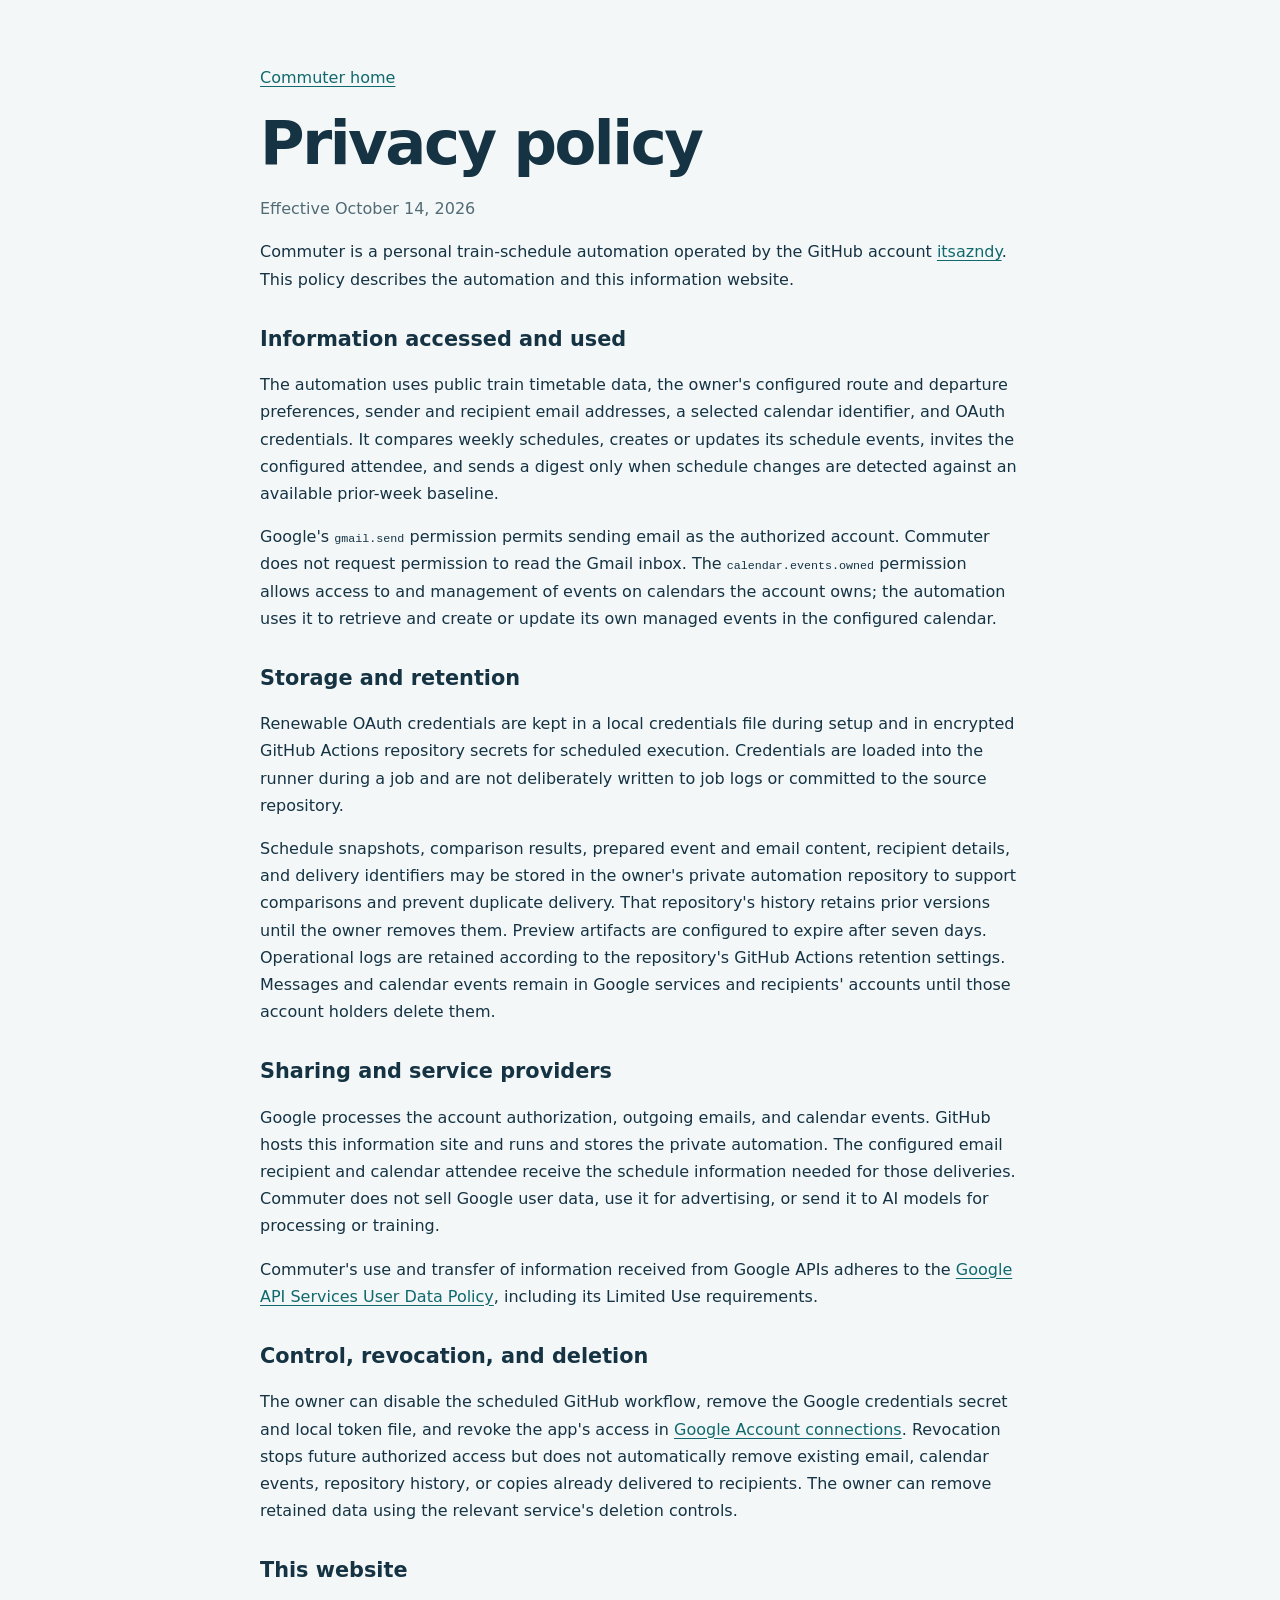
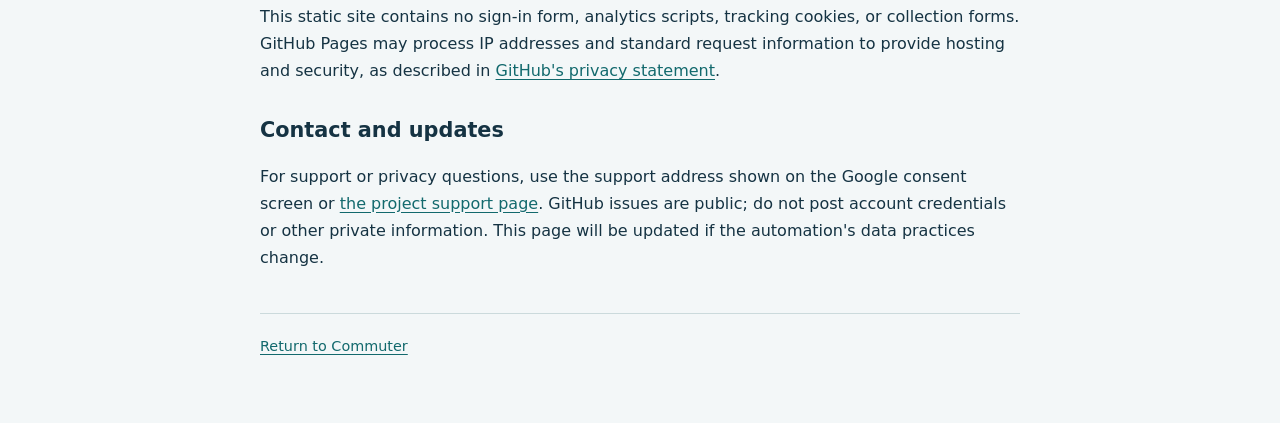
==== privacy.html @ 9de317e6 "Publish Commuter information and privacy policy" ====
<!doctype html>
<html lang="en"><head><meta charset="utf-8"><meta name="viewport" content="width=device-width, initial-scale=1"><title>Privacy policy — Commuter</title><link rel="stylesheet" href="style.css"></head>
<body><main><nav><a href="./">Commuter home</a></nav><h1>Privacy policy</h1><p class="muted">Effective October 14, 2026</p><p>Commuter is a personal train-schedule automation operated by the GitHub account <a href="https://github.com/itsazndy">itsazndy</a>. This policy describes the automation and this information website.</p><h2>Information accessed and used</h2><p>The automation uses public train timetable data, the owner's configured route and departure preferences, sender and recipient email addresses, a selected calendar identifier, and OAuth credentials. It compares weekly schedules, creates or updates its schedule events, invites the configured attendee, and sends a digest only when schedule changes are detected against an available prior-week baseline.</p><p>Google's <code>gmail.send</code> permission permits sending email as the authorized account. Commuter does not request permission to read the Gmail inbox. The <code>calendar.events.owned</code> permission allows access to and management of events on calendars the account owns; the automation uses it to retrieve and create or update its own managed events in the configured calendar.</p><h2>Storage and retention</h2><p>Renewable OAuth credentials are kept in a local credentials file during setup and in encrypted GitHub Actions repository secrets for scheduled execution. Credentials are loaded into the runner during a job and are not deliberately written to job logs or committed to the source repository.</p><p>Schedule snapshots, comparison results, prepared event and email content, recipient details, and delivery identifiers may be stored in the owner's private automation repository to support comparisons and prevent duplicate delivery. That repository's history retains prior versions until the owner removes them. Preview artifacts are configured to expire after seven days. Operational logs are retained according to the repository's GitHub Actions retention settings. Messages and calendar events remain in Google services and recipients' accounts until those account holders delete them.</p><h2>Sharing and service providers</h2><p>Google processes the account authorization, outgoing emails, and calendar events. GitHub hosts this information site and runs and stores the private automation. The configured email recipient and calendar attendee receive the schedule information needed for those deliveries. Commuter does not sell Google user data, use it for advertising, or send it to AI models for processing or training.</p><p>Commuter's use and transfer of information received from Google APIs adheres to the <a href="https://developers.google.com/terms/api-services-user-data-policy">Google API Services User Data Policy</a>, including its Limited Use requirements.</p><h2>Control, revocation, and deletion</h2><p>The owner can disable the scheduled GitHub workflow, remove the Google credentials secret and local token file, and revoke the app's access in <a href="https://myaccount.google.com/connections">Google Account connections</a>. Revocation stops future authorized access but does not automatically remove existing email, calendar events, repository history, or copies already delivered to recipients. The owner can remove retained data using the relevant service's deletion controls.</p><h2>This website</h2><p>This static site contains no sign-in form, analytics scripts, tracking cookies, or collection forms. GitHub Pages may process IP addresses and standard request information to provide hosting and security, as described in <a href="https://docs.github.com/en/site-policy/privacy-policies/github-general-privacy-statement">GitHub's privacy statement</a>.</p><h2>Contact and updates</h2><p>For support or privacy questions, use the support address shown on the Google consent screen or <a href="https://github.com/itsazndy/commuter-info/issues">the project support page</a>. GitHub issues are public; do not post account credentials or other private information. This page will be updated if the automation's data practices change.</p><footer><a href="./">Return to Commuter</a></footer></main></body></html>
---- style.css ----
:root{font-family:system-ui,-apple-system,BlinkMacSystemFont,"Segoe UI",sans-serif;color:#153343;background:#f3f7f8;line-height:1.7}body{margin:0}main{max-width:760px;margin:0 auto;padding:64px 24px}h1{font-size:clamp(2.3rem,7vw,3.8rem);line-height:1.12;letter-spacing:-.04em;margin:18px 0}h2{font-size:1.3rem;margin-top:32px;line-height:1.4}.eyebrow{font-size:.8rem;letter-spacing:.16em;font-weight:750;color:#237676}.lead{font-size:1.5rem;color:#237676}section{margin-top:32px}a{color:#12696d;text-underline-offset:3px}a:hover{color:#0a4245}li{margin:8px 0}footer{margin-top:42px;border-top:1px solid #cbdadc;padding-top:20px;font-size:.9rem;color:#526b75}nav{display:flex;gap:24px}.muted{color:#526b75}code{font-size:.9em;overflow-wrap:anywhere}@media(max-width:500px){main{padding:32px 20px}}
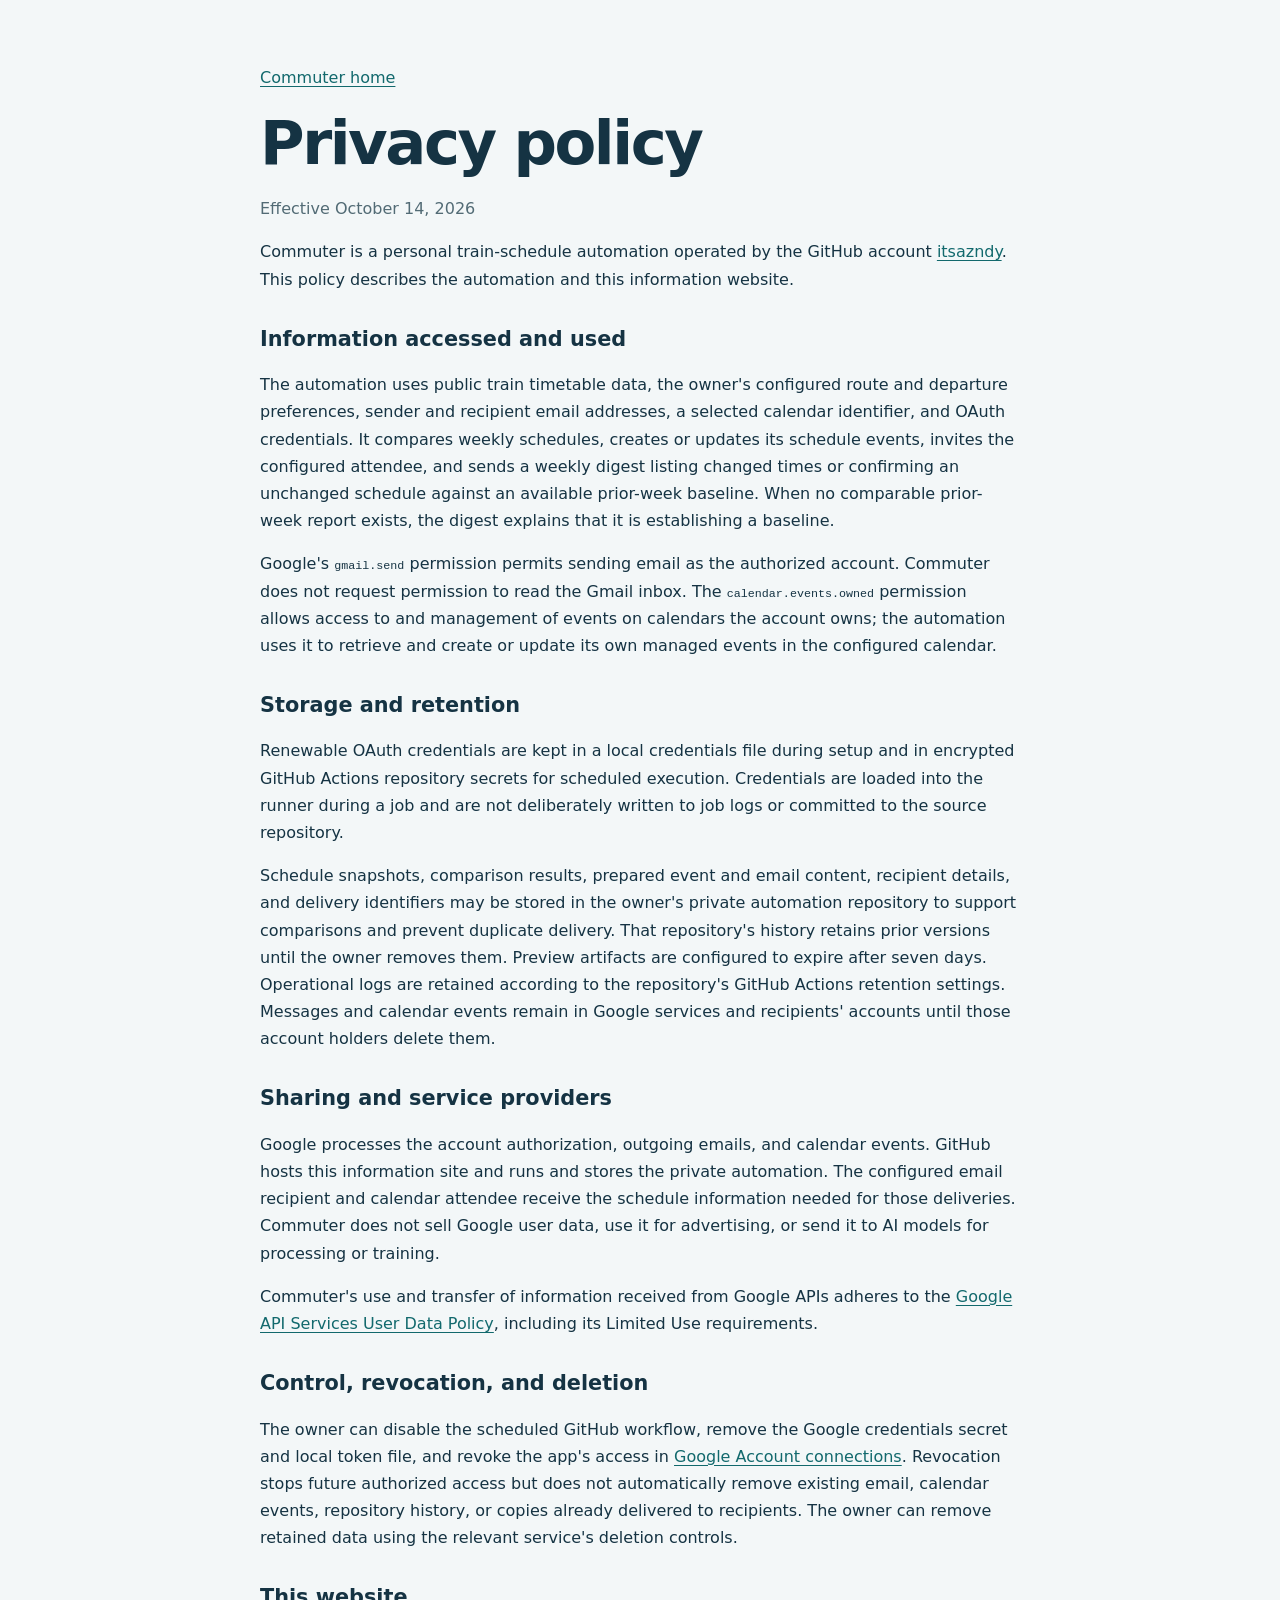
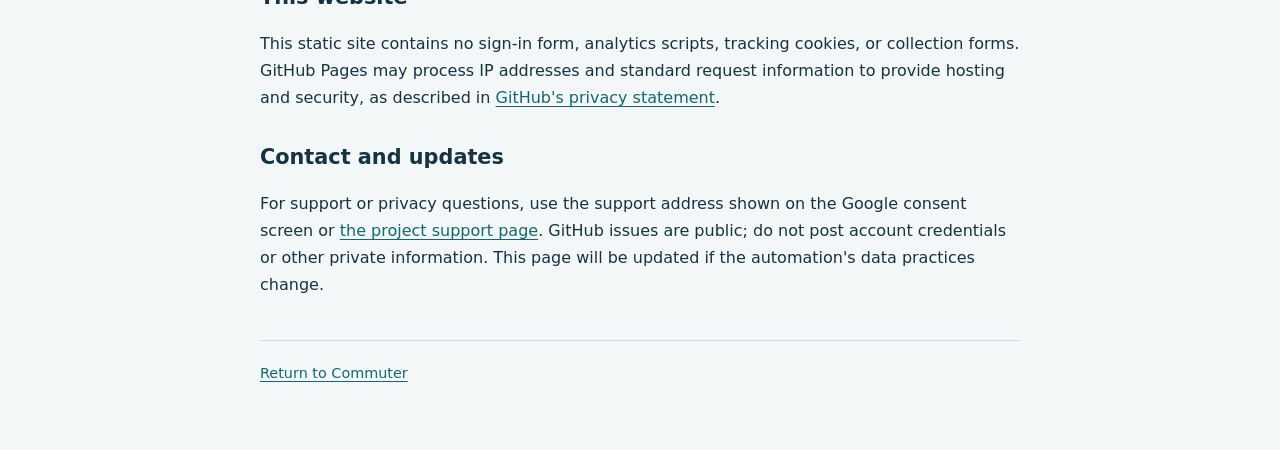
==== commit ac376bc1: "Describe weekly schedule confirmation emails" ====
--- a/privacy.html
+++ b/privacy.html
@@ -1,3 +1,3 @@
 <!doctype html>
 <html lang="en"><head><meta charset="utf-8"><meta name="viewport" content="width=device-width, initial-scale=1"><title>Privacy policy — Commuter</title><link rel="stylesheet" href="style.css"></head>
-<body><main><nav><a href="./">Commuter home</a></nav><h1>Privacy policy</h1><p class="muted">Effective October 14, 2026</p><p>Commuter is a personal train-schedule automation operated by the GitHub account <a href="https://github.com/itsazndy">itsazndy</a>. This policy describes the automation and this information website.</p><h2>Information accessed and used</h2><p>The automation uses public train timetable data, the owner's configured route and departure preferences, sender and recipient email addresses, a selected calendar identifier, and OAuth credentials. It compares weekly schedules, creates or updates its schedule events, invites the configured attendee, and sends a digest only when schedule changes are detected against an available prior-week baseline.</p><p>Google's <code>gmail.send</code> permission permits sending email as the authorized account. Commuter does not request permission to read the Gmail inbox. The <code>calendar.events.owned</code> permission allows access to and management of events on calendars the account owns; the automation uses it to retrieve and create or update its own managed events in the configured calendar.</p><h2>Storage and retention</h2><p>Renewable OAuth credentials are kept in a local credentials file during setup and in encrypted GitHub Actions repository secrets for scheduled execution. Credentials are loaded into the runner during a job and are not deliberately written to job logs or committed to the source repository.</p><p>Schedule snapshots, comparison results, prepared event and email content, recipient details, and delivery identifiers may be stored in the owner's private automation repository to support comparisons and prevent duplicate delivery. That repository's history retains prior versions until the owner removes them. Preview artifacts are configured to expire after seven days. Operational logs are retained according to the repository's GitHub Actions retention settings. Messages and calendar events remain in Google services and recipients' accounts until those account holders delete them.</p><h2>Sharing and service providers</h2><p>Google processes the account authorization, outgoing emails, and calendar events. GitHub hosts this information site and runs and stores the private automation. The configured email recipient and calendar attendee receive the schedule information needed for those deliveries. Commuter does not sell Google user data, use it for advertising, or send it to AI models for processing or training.</p><p>Commuter's use and transfer of information received from Google APIs adheres to the <a href="https://developers.google.com/terms/api-services-user-data-policy">Google API Services User Data Policy</a>, including its Limited Use requirements.</p><h2>Control, revocation, and deletion</h2><p>The owner can disable the scheduled GitHub workflow, remove the Google credentials secret and local token file, and revoke the app's access in <a href="https://myaccount.google.com/connections">Google Account connections</a>. Revocation stops future authorized access but does not automatically remove existing email, calendar events, repository history, or copies already delivered to recipients. The owner can remove retained data using the relevant service's deletion controls.</p><h2>This website</h2><p>This static site contains no sign-in form, analytics scripts, tracking cookies, or collection forms. GitHub Pages may process IP addresses and standard request information to provide hosting and security, as described in <a href="https://docs.github.com/en/site-policy/privacy-policies/github-general-privacy-statement">GitHub's privacy statement</a>.</p><h2>Contact and updates</h2><p>For support or privacy questions, use the support address shown on the Google consent screen or <a href="https://github.com/itsazndy/commuter-info/issues">the project support page</a>. GitHub issues are public; do not post account credentials or other private information. This page will be updated if the automation's data practices change.</p><footer><a href="./">Return to Commuter</a></footer></main></body></html>
+<body><main><nav><a href="./">Commuter home</a></nav><h1>Privacy policy</h1><p class="muted">Effective October 14, 2026</p><p>Commuter is a personal train-schedule automation operated by the GitHub account <a href="https://github.com/itsazndy">itsazndy</a>. This policy describes the automation and this information website.</p><h2>Information accessed and used</h2><p>The automation uses public train timetable data, the owner's configured route and departure preferences, sender and recipient email addresses, a selected calendar identifier, and OAuth credentials. It compares weekly schedules, creates or updates its schedule events, invites the configured attendee, and sends a weekly digest listing changed times or confirming an unchanged schedule against an available prior-week baseline. When no comparable prior-week report exists, the digest explains that it is establishing a baseline.</p><p>Google's <code>gmail.send</code> permission permits sending email as the authorized account. Commuter does not request permission to read the Gmail inbox. The <code>calendar.events.owned</code> permission allows access to and management of events on calendars the account owns; the automation uses it to retrieve and create or update its own managed events in the configured calendar.</p><h2>Storage and retention</h2><p>Renewable OAuth credentials are kept in a local credentials file during setup and in encrypted GitHub Actions repository secrets for scheduled execution. Credentials are loaded into the runner during a job and are not deliberately written to job logs or committed to the source repository.</p><p>Schedule snapshots, comparison results, prepared event and email content, recipient details, and delivery identifiers may be stored in the owner's private automation repository to support comparisons and prevent duplicate delivery. That repository's history retains prior versions until the owner removes them. Preview artifacts are configured to expire after seven days. Operational logs are retained according to the repository's GitHub Actions retention settings. Messages and calendar events remain in Google services and recipients' accounts until those account holders delete them.</p><h2>Sharing and service providers</h2><p>Google processes the account authorization, outgoing emails, and calendar events. GitHub hosts this information site and runs and stores the private automation. The configured email recipient and calendar attendee receive the schedule information needed for those deliveries. Commuter does not sell Google user data, use it for advertising, or send it to AI models for processing or training.</p><p>Commuter's use and transfer of information received from Google APIs adheres to the <a href="https://developers.google.com/terms/api-services-user-data-policy">Google API Services User Data Policy</a>, including its Limited Use requirements.</p><h2>Control, revocation, and deletion</h2><p>The owner can disable the scheduled GitHub workflow, remove the Google credentials secret and local token file, and revoke the app's access in <a href="https://myaccount.google.com/connections">Google Account connections</a>. Revocation stops future authorized access but does not automatically remove existing email, calendar events, repository history, or copies already delivered to recipients. The owner can remove retained data using the relevant service's deletion controls.</p><h2>This website</h2><p>This static site contains no sign-in form, analytics scripts, tracking cookies, or collection forms. GitHub Pages may process IP addresses and standard request information to provide hosting and security, as described in <a href="https://docs.github.com/en/site-policy/privacy-policies/github-general-privacy-statement">GitHub's privacy statement</a>.</p><h2>Contact and updates</h2><p>For support or privacy questions, use the support address shown on the Google consent screen or <a href="https://github.com/itsazndy/commuter-info/issues">the project support page</a>. GitHub issues are public; do not post account credentials or other private information. This page will be updated if the automation's data practices change.</p><footer><a href="./">Return to Commuter</a></footer></main></body></html>
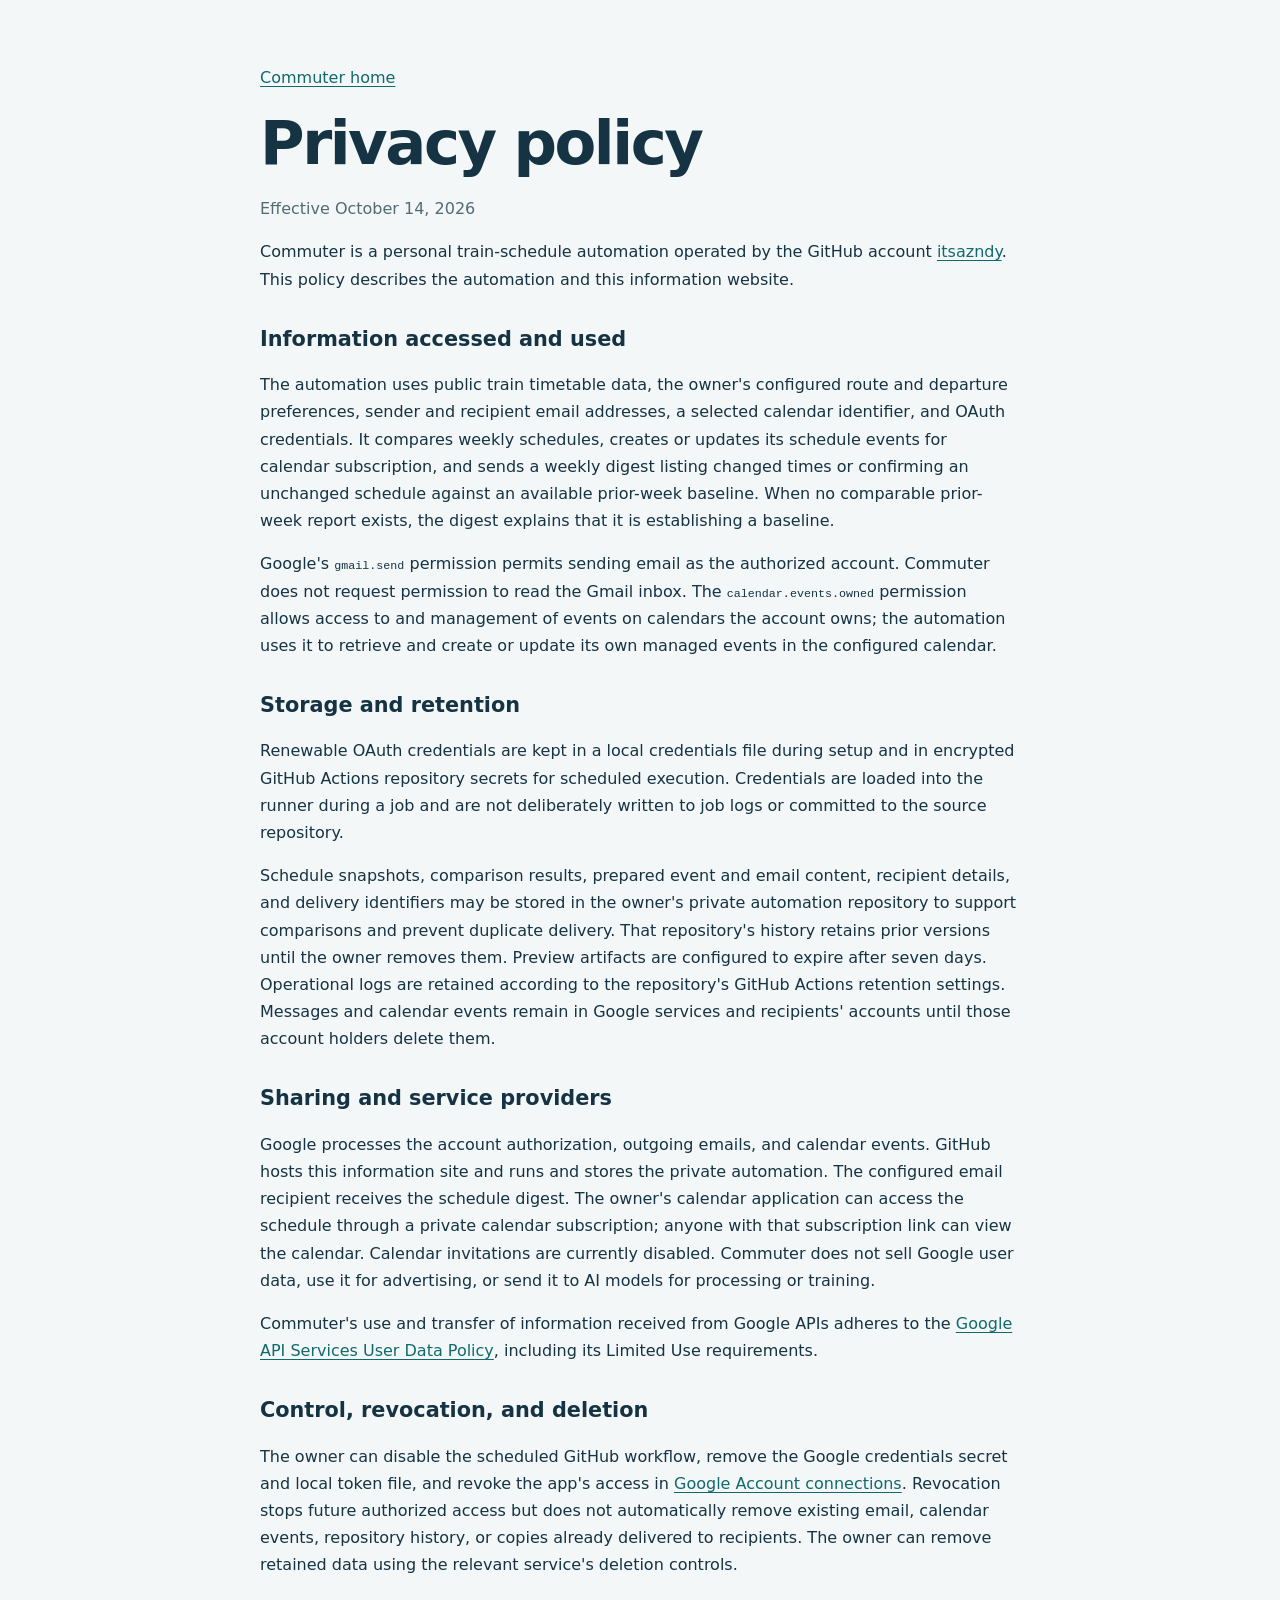
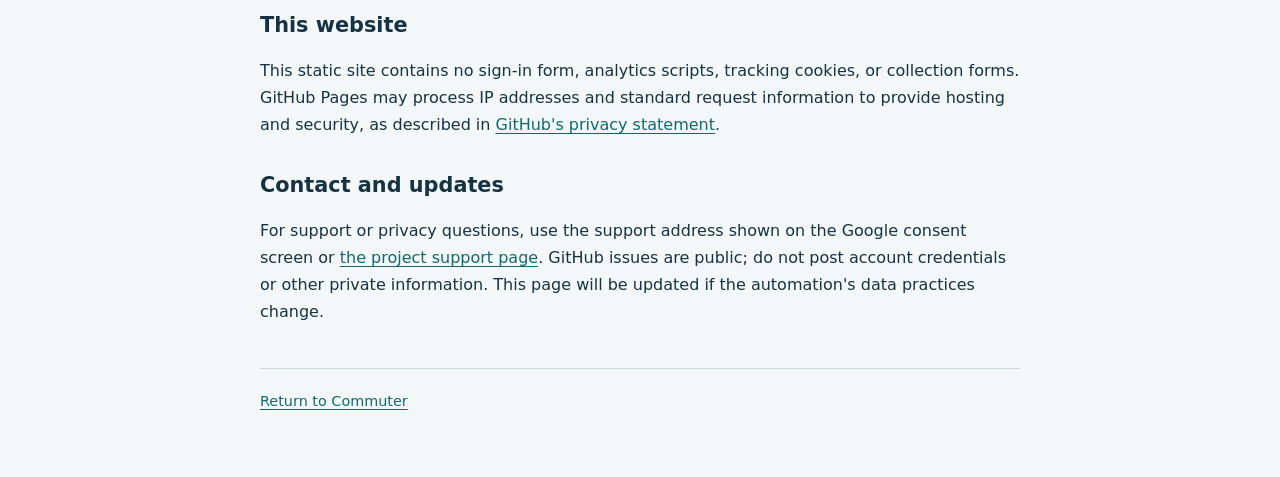
==== commit d1a349a0: "Describe subscribed train calendar with invitations disabled" ====
--- a/privacy.html
+++ b/privacy.html
@@ -1,3 +1,3 @@
 <!doctype html>
 <html lang="en"><head><meta charset="utf-8"><meta name="viewport" content="width=device-width, initial-scale=1"><title>Privacy policy — Commuter</title><link rel="stylesheet" href="style.css"></head>
-<body><main><nav><a href="./">Commuter home</a></nav><h1>Privacy policy</h1><p class="muted">Effective October 14, 2026</p><p>Commuter is a personal train-schedule automation operated by the GitHub account <a href="https://github.com/itsazndy">itsazndy</a>. This policy describes the automation and this information website.</p><h2>Information accessed and used</h2><p>The automation uses public train timetable data, the owner's configured route and departure preferences, sender and recipient email addresses, a selected calendar identifier, and OAuth credentials. It compares weekly schedules, creates or updates its schedule events, invites the configured attendee, and sends a weekly digest listing changed times or confirming an unchanged schedule against an available prior-week baseline. When no comparable prior-week report exists, the digest explains that it is establishing a baseline.</p><p>Google's <code>gmail.send</code> permission permits sending email as the authorized account. Commuter does not request permission to read the Gmail inbox. The <code>calendar.events.owned</code> permission allows access to and management of events on calendars the account owns; the automation uses it to retrieve and create or update its own managed events in the configured calendar.</p><h2>Storage and retention</h2><p>Renewable OAuth credentials are kept in a local credentials file during setup and in encrypted GitHub Actions repository secrets for scheduled execution. Credentials are loaded into the runner during a job and are not deliberately written to job logs or committed to the source repository.</p><p>Schedule snapshots, comparison results, prepared event and email content, recipient details, and delivery identifiers may be stored in the owner's private automation repository to support comparisons and prevent duplicate delivery. That repository's history retains prior versions until the owner removes them. Preview artifacts are configured to expire after seven days. Operational logs are retained according to the repository's GitHub Actions retention settings. Messages and calendar events remain in Google services and recipients' accounts until those account holders delete them.</p><h2>Sharing and service providers</h2><p>Google processes the account authorization, outgoing emails, and calendar events. GitHub hosts this information site and runs and stores the private automation. The configured email recipient and calendar attendee receive the schedule information needed for those deliveries. Commuter does not sell Google user data, use it for advertising, or send it to AI models for processing or training.</p><p>Commuter's use and transfer of information received from Google APIs adheres to the <a href="https://developers.google.com/terms/api-services-user-data-policy">Google API Services User Data Policy</a>, including its Limited Use requirements.</p><h2>Control, revocation, and deletion</h2><p>The owner can disable the scheduled GitHub workflow, remove the Google credentials secret and local token file, and revoke the app's access in <a href="https://myaccount.google.com/connections">Google Account connections</a>. Revocation stops future authorized access but does not automatically remove existing email, calendar events, repository history, or copies already delivered to recipients. The owner can remove retained data using the relevant service's deletion controls.</p><h2>This website</h2><p>This static site contains no sign-in form, analytics scripts, tracking cookies, or collection forms. GitHub Pages may process IP addresses and standard request information to provide hosting and security, as described in <a href="https://docs.github.com/en/site-policy/privacy-policies/github-general-privacy-statement">GitHub's privacy statement</a>.</p><h2>Contact and updates</h2><p>For support or privacy questions, use the support address shown on the Google consent screen or <a href="https://github.com/itsazndy/commuter-info/issues">the project support page</a>. GitHub issues are public; do not post account credentials or other private information. This page will be updated if the automation's data practices change.</p><footer><a href="./">Return to Commuter</a></footer></main></body></html>
+<body><main><nav><a href="./">Commuter home</a></nav><h1>Privacy policy</h1><p class="muted">Effective October 14, 2026</p><p>Commuter is a personal train-schedule automation operated by the GitHub account <a href="https://github.com/itsazndy">itsazndy</a>. This policy describes the automation and this information website.</p><h2>Information accessed and used</h2><p>The automation uses public train timetable data, the owner's configured route and departure preferences, sender and recipient email addresses, a selected calendar identifier, and OAuth credentials. It compares weekly schedules, creates or updates its schedule events for calendar subscription, and sends a weekly digest listing changed times or confirming an unchanged schedule against an available prior-week baseline. When no comparable prior-week report exists, the digest explains that it is establishing a baseline.</p><p>Google's <code>gmail.send</code> permission permits sending email as the authorized account. Commuter does not request permission to read the Gmail inbox. The <code>calendar.events.owned</code> permission allows access to and management of events on calendars the account owns; the automation uses it to retrieve and create or update its own managed events in the configured calendar.</p><h2>Storage and retention</h2><p>Renewable OAuth credentials are kept in a local credentials file during setup and in encrypted GitHub Actions repository secrets for scheduled execution. Credentials are loaded into the runner during a job and are not deliberately written to job logs or committed to the source repository.</p><p>Schedule snapshots, comparison results, prepared event and email content, recipient details, and delivery identifiers may be stored in the owner's private automation repository to support comparisons and prevent duplicate delivery. That repository's history retains prior versions until the owner removes them. Preview artifacts are configured to expire after seven days. Operational logs are retained according to the repository's GitHub Actions retention settings. Messages and calendar events remain in Google services and recipients' accounts until those account holders delete them.</p><h2>Sharing and service providers</h2><p>Google processes the account authorization, outgoing emails, and calendar events. GitHub hosts this information site and runs and stores the private automation. The configured email recipient receives the schedule digest. The owner's calendar application can access the schedule through a private calendar subscription; anyone with that subscription link can view the calendar. Calendar invitations are currently disabled. Commuter does not sell Google user data, use it for advertising, or send it to AI models for processing or training.</p><p>Commuter's use and transfer of information received from Google APIs adheres to the <a href="https://developers.google.com/terms/api-services-user-data-policy">Google API Services User Data Policy</a>, including its Limited Use requirements.</p><h2>Control, revocation, and deletion</h2><p>The owner can disable the scheduled GitHub workflow, remove the Google credentials secret and local token file, and revoke the app's access in <a href="https://myaccount.google.com/connections">Google Account connections</a>. Revocation stops future authorized access but does not automatically remove existing email, calendar events, repository history, or copies already delivered to recipients. The owner can remove retained data using the relevant service's deletion controls.</p><h2>This website</h2><p>This static site contains no sign-in form, analytics scripts, tracking cookies, or collection forms. GitHub Pages may process IP addresses and standard request information to provide hosting and security, as described in <a href="https://docs.github.com/en/site-policy/privacy-policies/github-general-privacy-statement">GitHub's privacy statement</a>.</p><h2>Contact and updates</h2><p>For support or privacy questions, use the support address shown on the Google consent screen or <a href="https://github.com/itsazndy/commuter-info/issues">the project support page</a>. GitHub issues are public; do not post account credentials or other private information. This page will be updated if the automation's data practices change.</p><footer><a href="./">Return to Commuter</a></footer></main></body></html>
